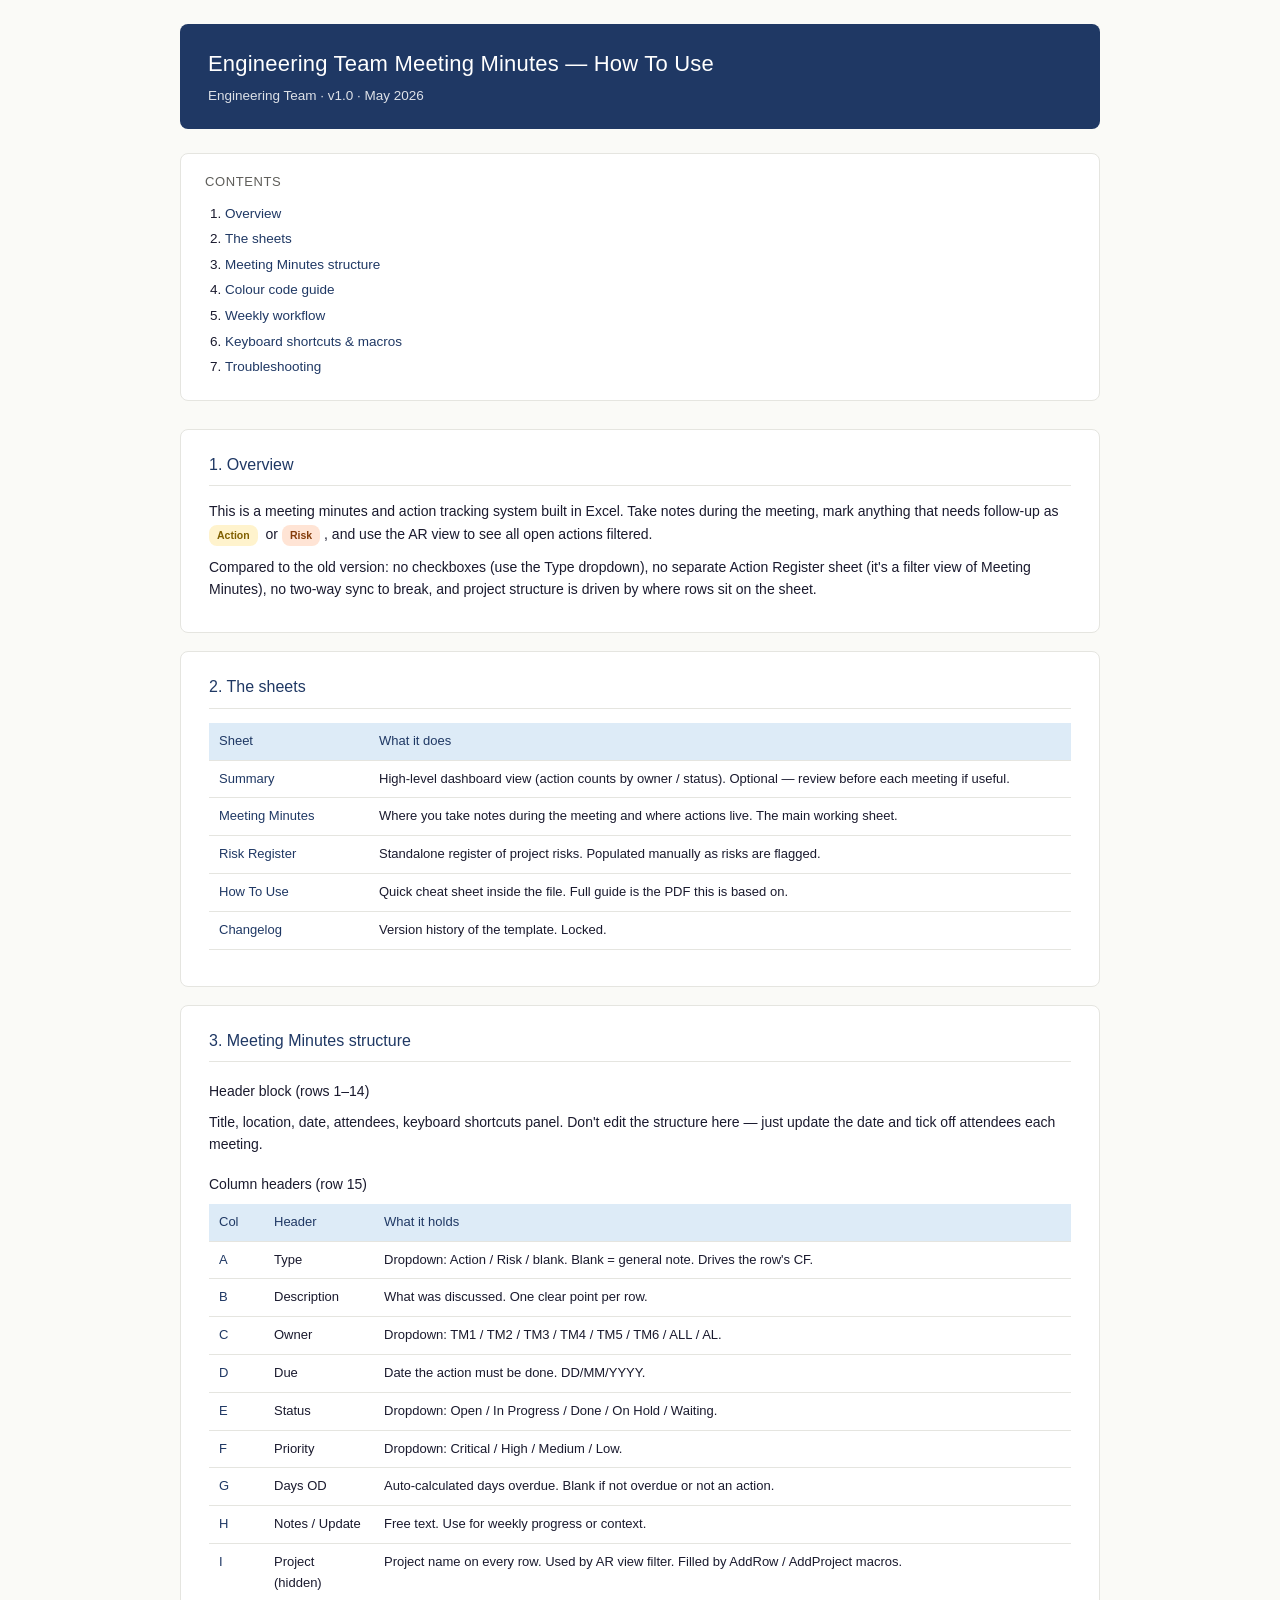
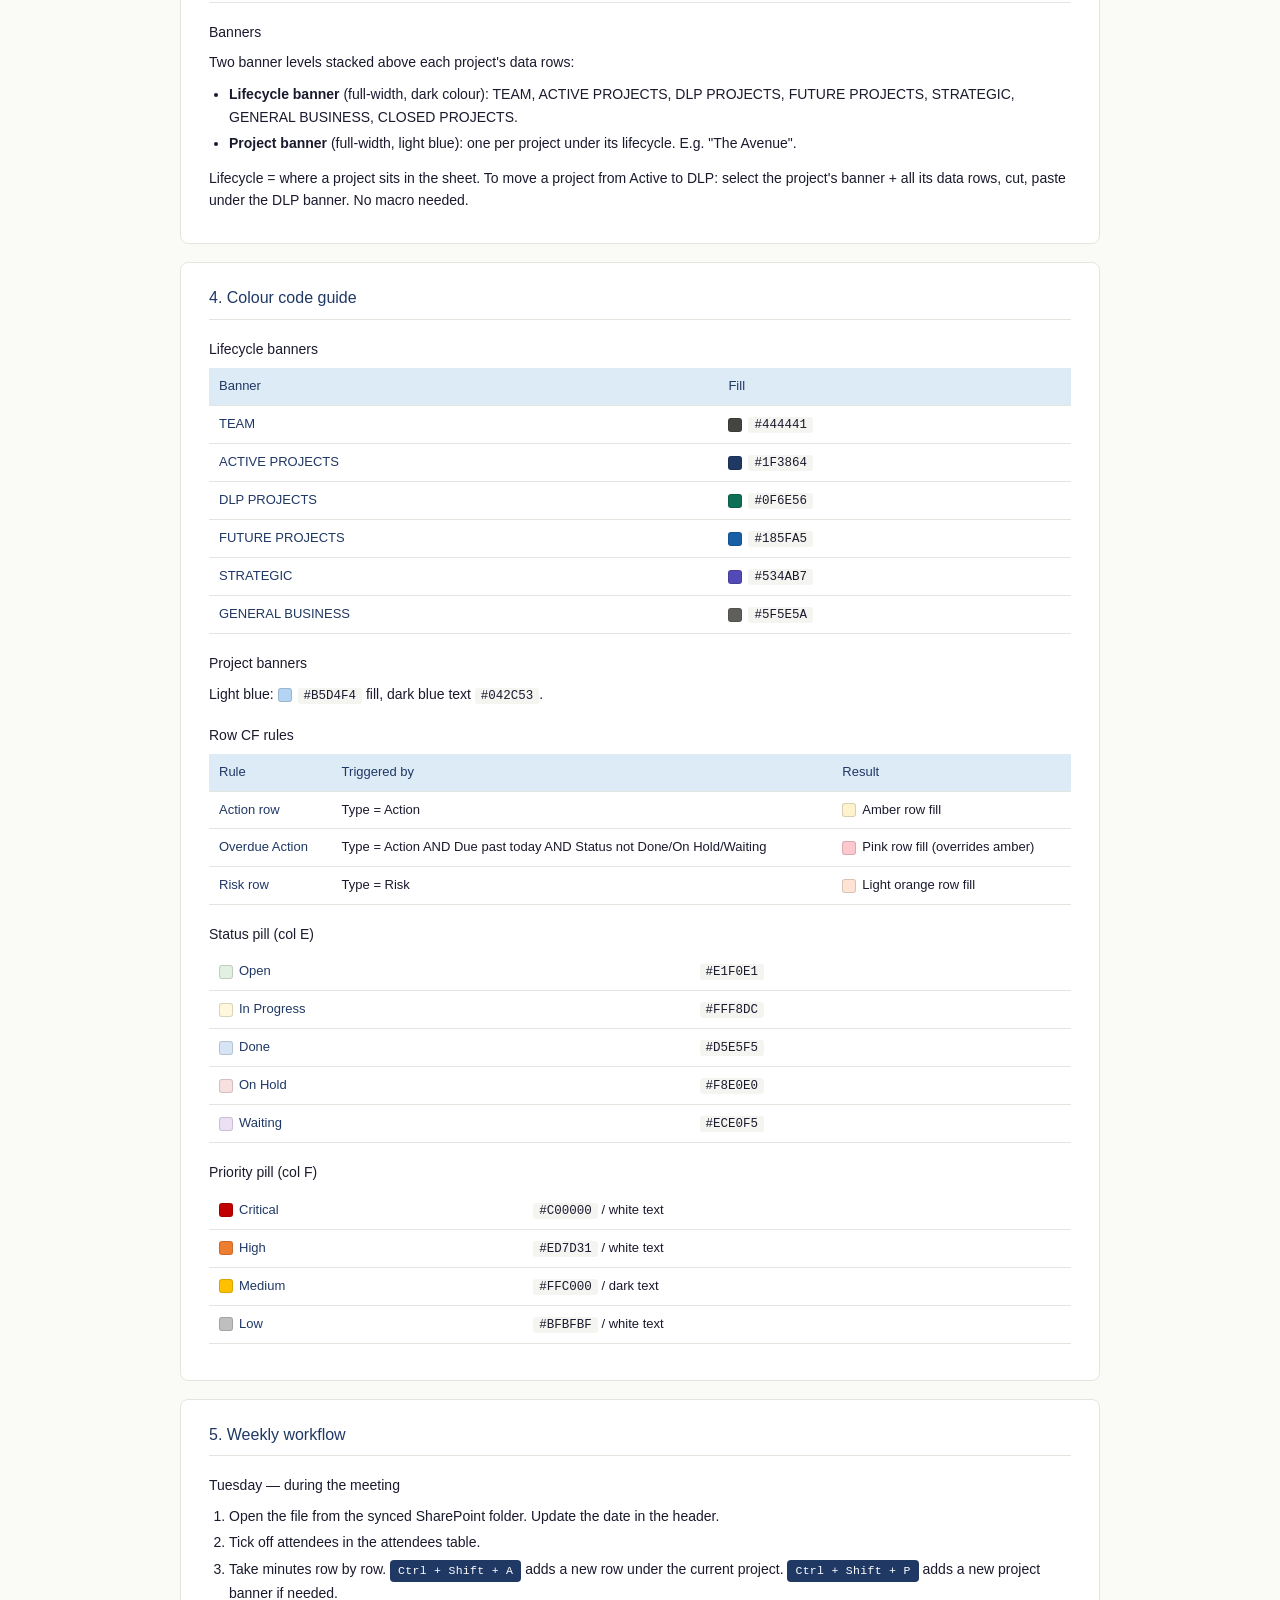
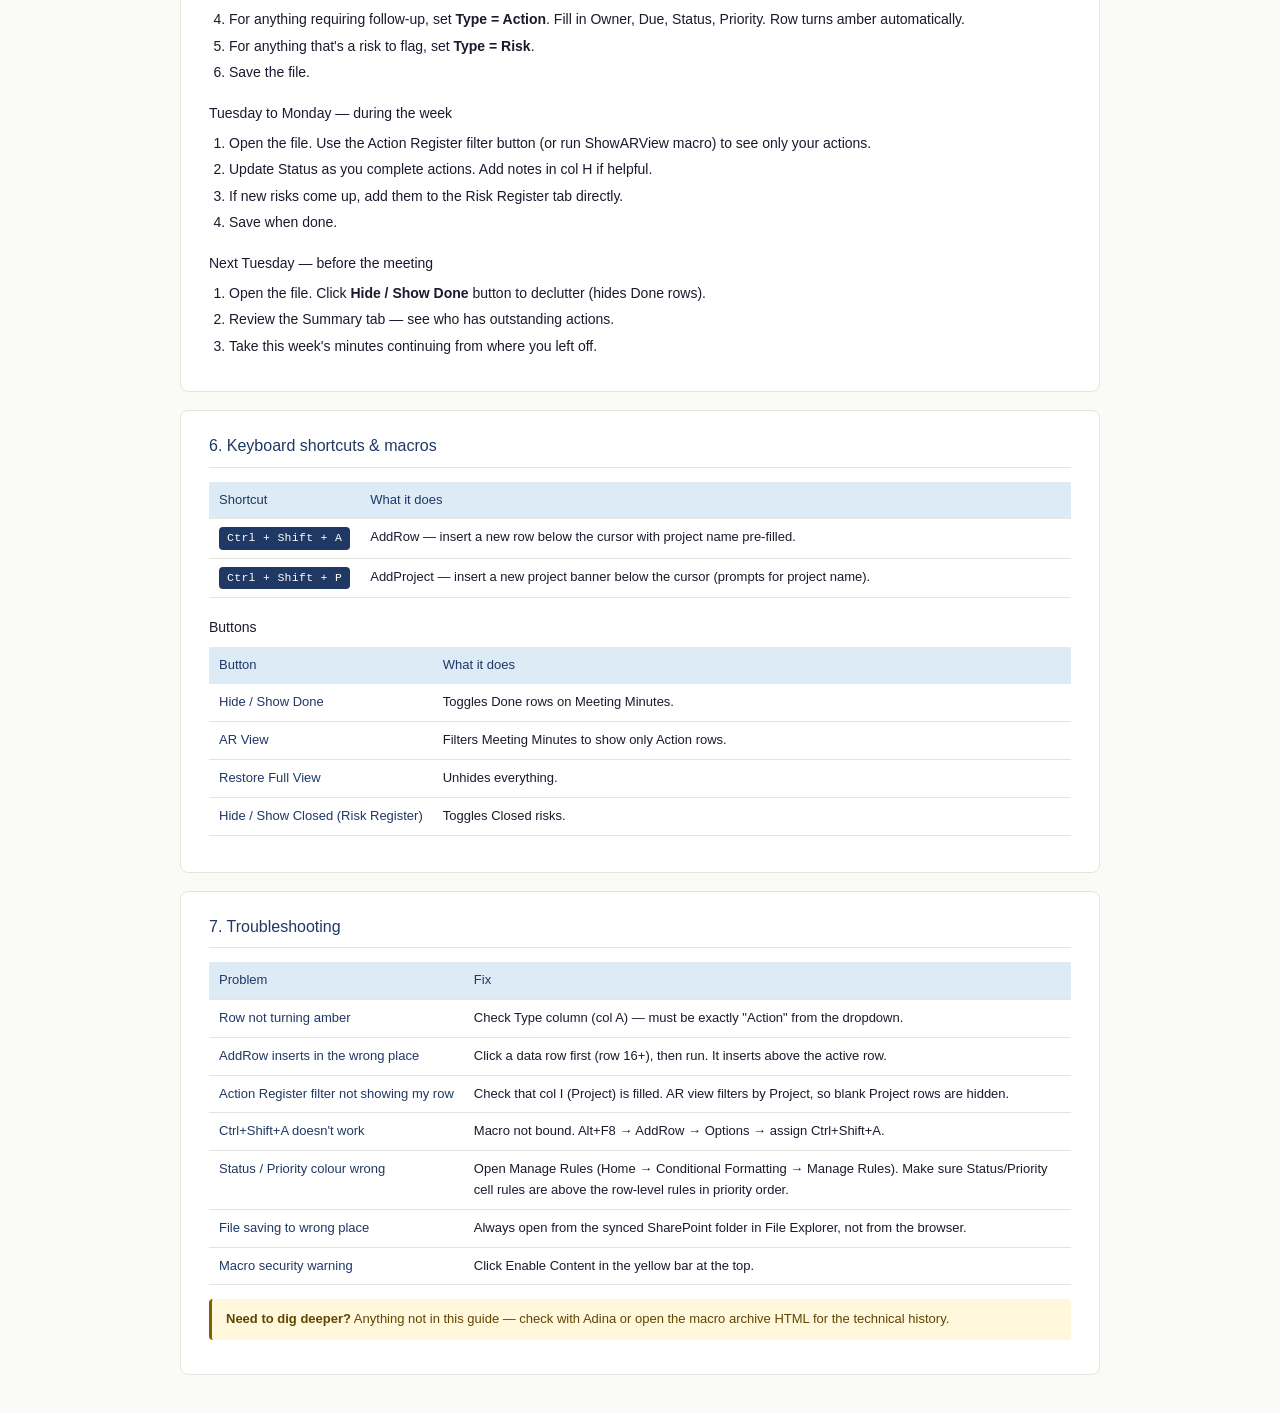
==== docs/How-To-Use.html @ 3422441e "Initial commit" ====
<!DOCTYPE html>
<html lang="en">
<head>
<meta charset="UTF-8">
<title>Engineering Team Meeting Minutes — How To Use</title>
<style>
:root {
  --bg: #FAFAF7;
  --panel: #FFFFFF;
  --ink: #1A1A2E;
  --muted: #5F5E5A;
  --border: #E5E5E0;
  --accent: #1F3864;
  --accent-soft: #DDEBF7;
  --code-bg: #F4F4F0;
  --warn: #C00000;
}
* { box-sizing: border-box; }
body {
  font-family: -apple-system, BlinkMacSystemFont, "Segoe UI", Helvetica, Arial, sans-serif;
  background: var(--bg);
  color: var(--ink);
  margin: 0;
  padding: 24px;
  line-height: 1.6;
  font-size: 14px;
}
.wrap { max-width: 920px; margin: 0 auto; }
header {
  background: var(--accent);
  color: white;
  padding: 22px 28px;
  border-radius: 8px;
  margin-bottom: 24px;
}
header h1 { margin: 0 0 4px; font-size: 22px; font-weight: 500; letter-spacing: 0.2px; }
header p { margin: 0; opacity: 0.85; font-size: 13.5px; }
.toc {
  background: var(--panel);
  border: 0.5px solid var(--border);
  border-radius: 8px;
  padding: 18px 24px;
  margin-bottom: 28px;
}
.toc h2 { margin: 0 0 10px; font-size: 13px; font-weight: 500; color: var(--muted); text-transform: uppercase; letter-spacing: 0.6px; }
.toc ol { margin: 0; padding-left: 20px; }
.toc li { margin: 4px 0; font-size: 13.5px; }
.toc a { color: var(--accent); text-decoration: none; }
.toc a:hover { text-decoration: underline; }
section {
  background: var(--panel);
  border: 0.5px solid var(--border);
  border-radius: 8px;
  padding: 22px 28px;
  margin-bottom: 18px;
}
section h2 {
  font-size: 16px;
  font-weight: 500;
  color: var(--accent);
  margin: 0 0 14px;
  padding-bottom: 8px;
  border-bottom: 0.5px solid var(--border);
}
section h3 {
  font-size: 14px;
  font-weight: 500;
  color: var(--ink);
  margin: 18px 0 8px;
}
section p { margin: 0 0 10px; }
section ul, section ol { margin: 0 0 12px; padding-left: 20px; }
section li { margin: 4px 0; }
.kbd {
  display: inline-block;
  background: #1F3864;
  color: white;
  font-family: ui-monospace, SFMono-Regular, Menlo, Monaco, monospace;
  font-size: 11.5px;
  padding: 2px 8px;
  border-radius: 4px;
  font-weight: 500;
  letter-spacing: 0.3px;
}
.tag {
  display: inline-block;
  font-size: 10.5px;
  padding: 2px 8px;
  border-radius: 8px;
  margin-right: 4px;
  font-weight: 500;
}
.tag.team { background: #444441; color: white; }
.tag.active { background: #1F3864; color: white; }
.tag.dlp { background: #0F6E56; color: white; }
.tag.future { background: #185FA5; color: white; }
.tag.strategic { background: #534AB7; color: white; }
.tag.general { background: #5F5E5A; color: white; }
.tag.closed { background: #5F5E5A; color: white; }
.tag.action { background: #FFF3CD; color: #806000; font-weight: 600; }
.tag.risk { background: #FFE4D5; color: #843C0C; font-weight: 600; }
table {
  width: 100%;
  border-collapse: collapse;
  margin: 8px 0 14px;
  font-size: 13px;
}
table th {
  background: var(--accent-soft);
  color: var(--accent);
  text-align: left;
  font-weight: 500;
  padding: 8px 10px;
  border-bottom: 0.5px solid var(--border);
}
table td {
  padding: 8px 10px;
  border-bottom: 0.5px solid var(--border);
  vertical-align: top;
}
table td:first-child { font-weight: 500; color: var(--accent); white-space: nowrap; }
.note {
  background: #FFF8DC;
  border-left: 3px solid #806000;
  padding: 10px 14px;
  font-size: 13px;
  color: #5F4500;
  margin: 12px 0;
  border-radius: 4px;
}
.warn {
  background: #FCE4E4;
  border-left: 3px solid #C00000;
  padding: 10px 14px;
  font-size: 13px;
  color: #8B2E2E;
  margin: 12px 0;
  border-radius: 4px;
}
code {
  background: var(--code-bg);
  padding: 1px 6px;
  border-radius: 3px;
  font-family: ui-monospace, SFMono-Regular, Menlo, Monaco, monospace;
  font-size: 12.5px;
}
.colorbox {
  display: inline-block;
  width: 14px;
  height: 14px;
  border-radius: 3px;
  vertical-align: middle;
  margin-right: 6px;
  border: 0.5px solid rgba(0,0,0,0.15);
}
</style>
</head>
<body>
<div class="wrap">

<header>
  <h1>Engineering Team Meeting Minutes — How To Use</h1>
  <p>Engineering Team · v1.0 · May 2026</p>
</header>

<div class="toc">
  <h2>Contents</h2>
  <ol>
    <li><a href="#overview">Overview</a></li>
    <li><a href="#sheets">The sheets</a></li>
    <li><a href="#mm-structure">Meeting Minutes structure</a></li>
    <li><a href="#colours">Colour code guide</a></li>
    <li><a href="#workflow">Weekly workflow</a></li>
    <li><a href="#shortcuts">Keyboard shortcuts &amp; macros</a></li>
    <li><a href="#troubleshooting">Troubleshooting</a></li>
  </ol>
</div>

<section id="overview">
<h2>1. Overview</h2>
<p>This is a meeting minutes and action tracking system built in Excel. Take notes during the meeting, mark anything that needs follow-up as <span class="tag action">Action</span> or <span class="tag risk">Risk</span>, and use the AR view to see all open actions filtered.</p>
<p>Compared to the old version: no checkboxes (use the Type dropdown), no separate Action Register sheet (it's a filter view of Meeting Minutes), no two-way sync to break, and project structure is driven by where rows sit on the sheet.</p>
</section>

<section id="sheets">
<h2>2. The sheets</h2>
<table>
  <tr><th style="width:160px">Sheet</th><th>What it does</th></tr>
  <tr><td>Summary</td><td>High-level dashboard view (action counts by owner / status). Optional — review before each meeting if useful.</td></tr>
  <tr><td>Meeting Minutes</td><td>Where you take notes during the meeting and where actions live. The main working sheet.</td></tr>
  <tr><td>Risk Register</td><td>Standalone register of project risks. Populated manually as risks are flagged.</td></tr>
  <tr><td>How To Use</td><td>Quick cheat sheet inside the file. Full guide is the PDF this is based on.</td></tr>
  <tr><td>Changelog</td><td>Version history of the template. Locked.</td></tr>
</table>
</section>

<section id="mm-structure">
<h2>3. Meeting Minutes structure</h2>

<h3>Header block (rows 1–14)</h3>
<p>Title, location, date, attendees, keyboard shortcuts panel. Don't edit the structure here — just update the date and tick off attendees each meeting.</p>

<h3>Column headers (row 15)</h3>
<table>
  <tr><th style="width:55px">Col</th><th style="width:110px">Header</th><th>What it holds</th></tr>
  <tr><td>A</td><td>Type</td><td>Dropdown: Action / Risk / blank. Blank = general note. Drives the row's CF.</td></tr>
  <tr><td>B</td><td>Description</td><td>What was discussed. One clear point per row.</td></tr>
  <tr><td>C</td><td>Owner</td><td>Dropdown: TM1 / TM2 / TM3 / TM4 / TM5 / TM6 / ALL / AL.</td></tr>
  <tr><td>D</td><td>Due</td><td>Date the action must be done. DD/MM/YYYY.</td></tr>
  <tr><td>E</td><td>Status</td><td>Dropdown: Open / In Progress / Done / On Hold / Waiting.</td></tr>
  <tr><td>F</td><td>Priority</td><td>Dropdown: Critical / High / Medium / Low.</td></tr>
  <tr><td>G</td><td>Days OD</td><td>Auto-calculated days overdue. Blank if not overdue or not an action.</td></tr>
  <tr><td>H</td><td>Notes / Update</td><td>Free text. Use for weekly progress or context.</td></tr>
  <tr><td>I</td><td>Project (hidden)</td><td>Project name on every row. Used by AR view filter. Filled by AddRow / AddProject macros.</td></tr>
</table>

<h3>Banners</h3>
<p>Two banner levels stacked above each project's data rows:</p>
<ul>
  <li><strong>Lifecycle banner</strong> (full-width, dark colour): TEAM, ACTIVE PROJECTS, DLP PROJECTS, FUTURE PROJECTS, STRATEGIC, GENERAL BUSINESS, CLOSED PROJECTS.</li>
  <li><strong>Project banner</strong> (full-width, light blue): one per project under its lifecycle. E.g. "The Avenue".</li>
</ul>
<p>Lifecycle = where a project sits in the sheet. To move a project from Active to DLP: select the project's banner + all its data rows, cut, paste under the DLP banner. No macro needed.</p>
</section>

<section id="colours">
<h2>4. Colour code guide</h2>

<h3>Lifecycle banners</h3>
<table>
  <tr><th>Banner</th><th>Fill</th></tr>
  <tr><td>TEAM</td><td><span class="colorbox" style="background:#444441"></span><code>#444441</code></td></tr>
  <tr><td>ACTIVE PROJECTS</td><td><span class="colorbox" style="background:#1F3864"></span><code>#1F3864</code></td></tr>
  <tr><td>DLP PROJECTS</td><td><span class="colorbox" style="background:#0F6E56"></span><code>#0F6E56</code></td></tr>
  <tr><td>FUTURE PROJECTS</td><td><span class="colorbox" style="background:#185FA5"></span><code>#185FA5</code></td></tr>
  <tr><td>STRATEGIC</td><td><span class="colorbox" style="background:#534AB7"></span><code>#534AB7</code></td></tr>
  <tr><td>GENERAL BUSINESS</td><td><span class="colorbox" style="background:#5F5E5A"></span><code>#5F5E5A</code></td></tr>
</table>

<h3>Project banners</h3>
<p>Light blue: <span class="colorbox" style="background:#B5D4F4"></span><code>#B5D4F4</code> fill, dark blue text <code>#042C53</code>.</p>

<h3>Row CF rules</h3>
<table>
  <tr><th>Rule</th><th>Triggered by</th><th>Result</th></tr>
  <tr><td>Action row</td><td>Type = Action</td><td><span class="colorbox" style="background:#FFF3CD"></span>Amber row fill</td></tr>
  <tr><td>Overdue Action</td><td>Type = Action AND Due past today AND Status not Done/On Hold/Waiting</td><td><span class="colorbox" style="background:#FFC7CE"></span>Pink row fill (overrides amber)</td></tr>
  <tr><td>Risk row</td><td>Type = Risk</td><td><span class="colorbox" style="background:#FFE4D5"></span>Light orange row fill</td></tr>
</table>

<h3>Status pill (col E)</h3>
<table>
  <tr><td><span class="colorbox" style="background:#E1F0E1"></span>Open</td><td><code>#E1F0E1</code></td></tr>
  <tr><td><span class="colorbox" style="background:#FFF8DC"></span>In Progress</td><td><code>#FFF8DC</code></td></tr>
  <tr><td><span class="colorbox" style="background:#D5E5F5"></span>Done</td><td><code>#D5E5F5</code></td></tr>
  <tr><td><span class="colorbox" style="background:#F8E0E0"></span>On Hold</td><td><code>#F8E0E0</code></td></tr>
  <tr><td><span class="colorbox" style="background:#ECE0F5"></span>Waiting</td><td><code>#ECE0F5</code></td></tr>
</table>

<h3>Priority pill (col F)</h3>
<table>
  <tr><td><span class="colorbox" style="background:#C00000"></span>Critical</td><td><code>#C00000</code> / white text</td></tr>
  <tr><td><span class="colorbox" style="background:#ED7D31"></span>High</td><td><code>#ED7D31</code> / white text</td></tr>
  <tr><td><span class="colorbox" style="background:#FFC000"></span>Medium</td><td><code>#FFC000</code> / dark text</td></tr>
  <tr><td><span class="colorbox" style="background:#BFBFBF"></span>Low</td><td><code>#BFBFBF</code> / white text</td></tr>
</table>
</section>

<section id="workflow">
<h2>5. Weekly workflow</h2>

<h3>Tuesday — during the meeting</h3>
<ol>
  <li>Open the file from the synced SharePoint folder. Update the date in the header.</li>
  <li>Tick off attendees in the attendees table.</li>
  <li>Take minutes row by row. <span class="kbd">Ctrl + Shift + A</span> adds a new row under the current project. <span class="kbd">Ctrl + Shift + P</span> adds a new project banner if needed.</li>
  <li>For anything requiring follow-up, set <strong>Type = Action</strong>. Fill in Owner, Due, Status, Priority. Row turns amber automatically.</li>
  <li>For anything that's a risk to flag, set <strong>Type = Risk</strong>.</li>
  <li>Save the file.</li>
</ol>

<h3>Tuesday to Monday — during the week</h3>
<ol>
  <li>Open the file. Use the Action Register filter button (or run ShowARView macro) to see only your actions.</li>
  <li>Update Status as you complete actions. Add notes in col H if helpful.</li>
  <li>If new risks come up, add them to the Risk Register tab directly.</li>
  <li>Save when done.</li>
</ol>

<h3>Next Tuesday — before the meeting</h3>
<ol>
  <li>Open the file. Click <strong>Hide / Show Done</strong> button to declutter (hides Done rows).</li>
  <li>Review the Summary tab — see who has outstanding actions.</li>
  <li>Take this week's minutes continuing from where you left off.</li>
</ol>
</section>

<section id="shortcuts">
<h2>6. Keyboard shortcuts &amp; macros</h2>
<table>
  <tr><th style="width:130px">Shortcut</th><th>What it does</th></tr>
  <tr><td><span class="kbd">Ctrl + Shift + A</span></td><td>AddRow — insert a new row below the cursor with project name pre-filled.</td></tr>
  <tr><td><span class="kbd">Ctrl + Shift + P</span></td><td>AddProject — insert a new project banner below the cursor (prompts for project name).</td></tr>
</table>

<h3>Buttons</h3>
<table>
  <tr><th style="width:200px">Button</th><th>What it does</th></tr>
  <tr><td>Hide / Show Done</td><td>Toggles Done rows on Meeting Minutes.</td></tr>
  <tr><td>AR View</td><td>Filters Meeting Minutes to show only Action rows.</td></tr>
  <tr><td>Restore Full View</td><td>Unhides everything.</td></tr>
  <tr><td>Hide / Show Closed (Risk Register)</td><td>Toggles Closed risks.</td></tr>
</table>
</section>

<section id="troubleshooting">
<h2>7. Troubleshooting</h2>
<table>
  <tr><th style="width:240px">Problem</th><th>Fix</th></tr>
  <tr><td>Row not turning amber</td><td>Check Type column (col A) — must be exactly "Action" from the dropdown.</td></tr>
  <tr><td>AddRow inserts in the wrong place</td><td>Click a data row first (row 16+), then run. It inserts above the active row.</td></tr>
  <tr><td>Action Register filter not showing my row</td><td>Check that col I (Project) is filled. AR view filters by Project, so blank Project rows are hidden.</td></tr>
  <tr><td>Ctrl+Shift+A doesn't work</td><td>Macro not bound. Alt+F8 → AddRow → Options → assign Ctrl+Shift+A.</td></tr>
  <tr><td>Status / Priority colour wrong</td><td>Open Manage Rules (Home → Conditional Formatting → Manage Rules). Make sure Status/Priority cell rules are above the row-level rules in priority order.</td></tr>
  <tr><td>File saving to wrong place</td><td>Always open from the synced SharePoint folder in File Explorer, not from the browser.</td></tr>
  <tr><td>Macro security warning</td><td>Click Enable Content in the yellow bar at the top.</td></tr>
</table>

<div class="note"><strong>Need to dig deeper?</strong> Anything not in this guide — check with Adina or open the macro archive HTML for the technical history.</div>
</section>

</div>
</body>
</html>
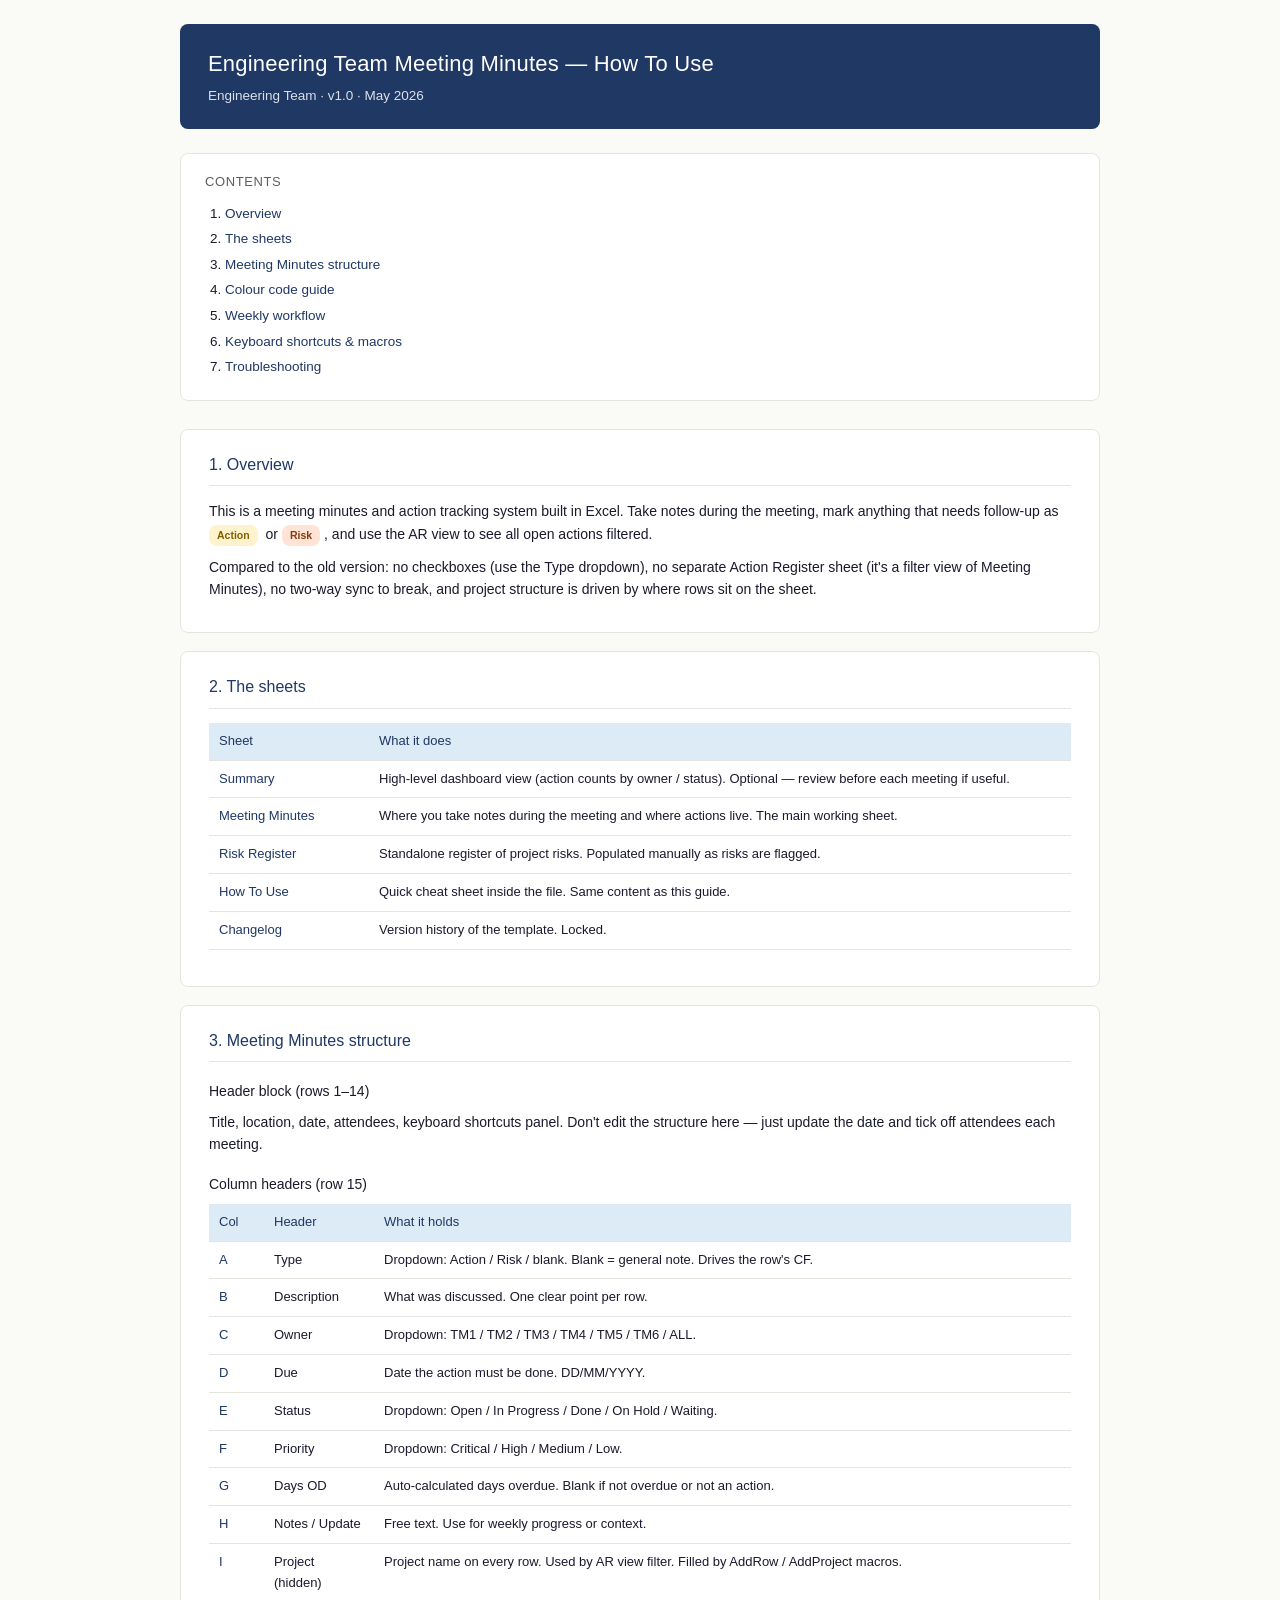
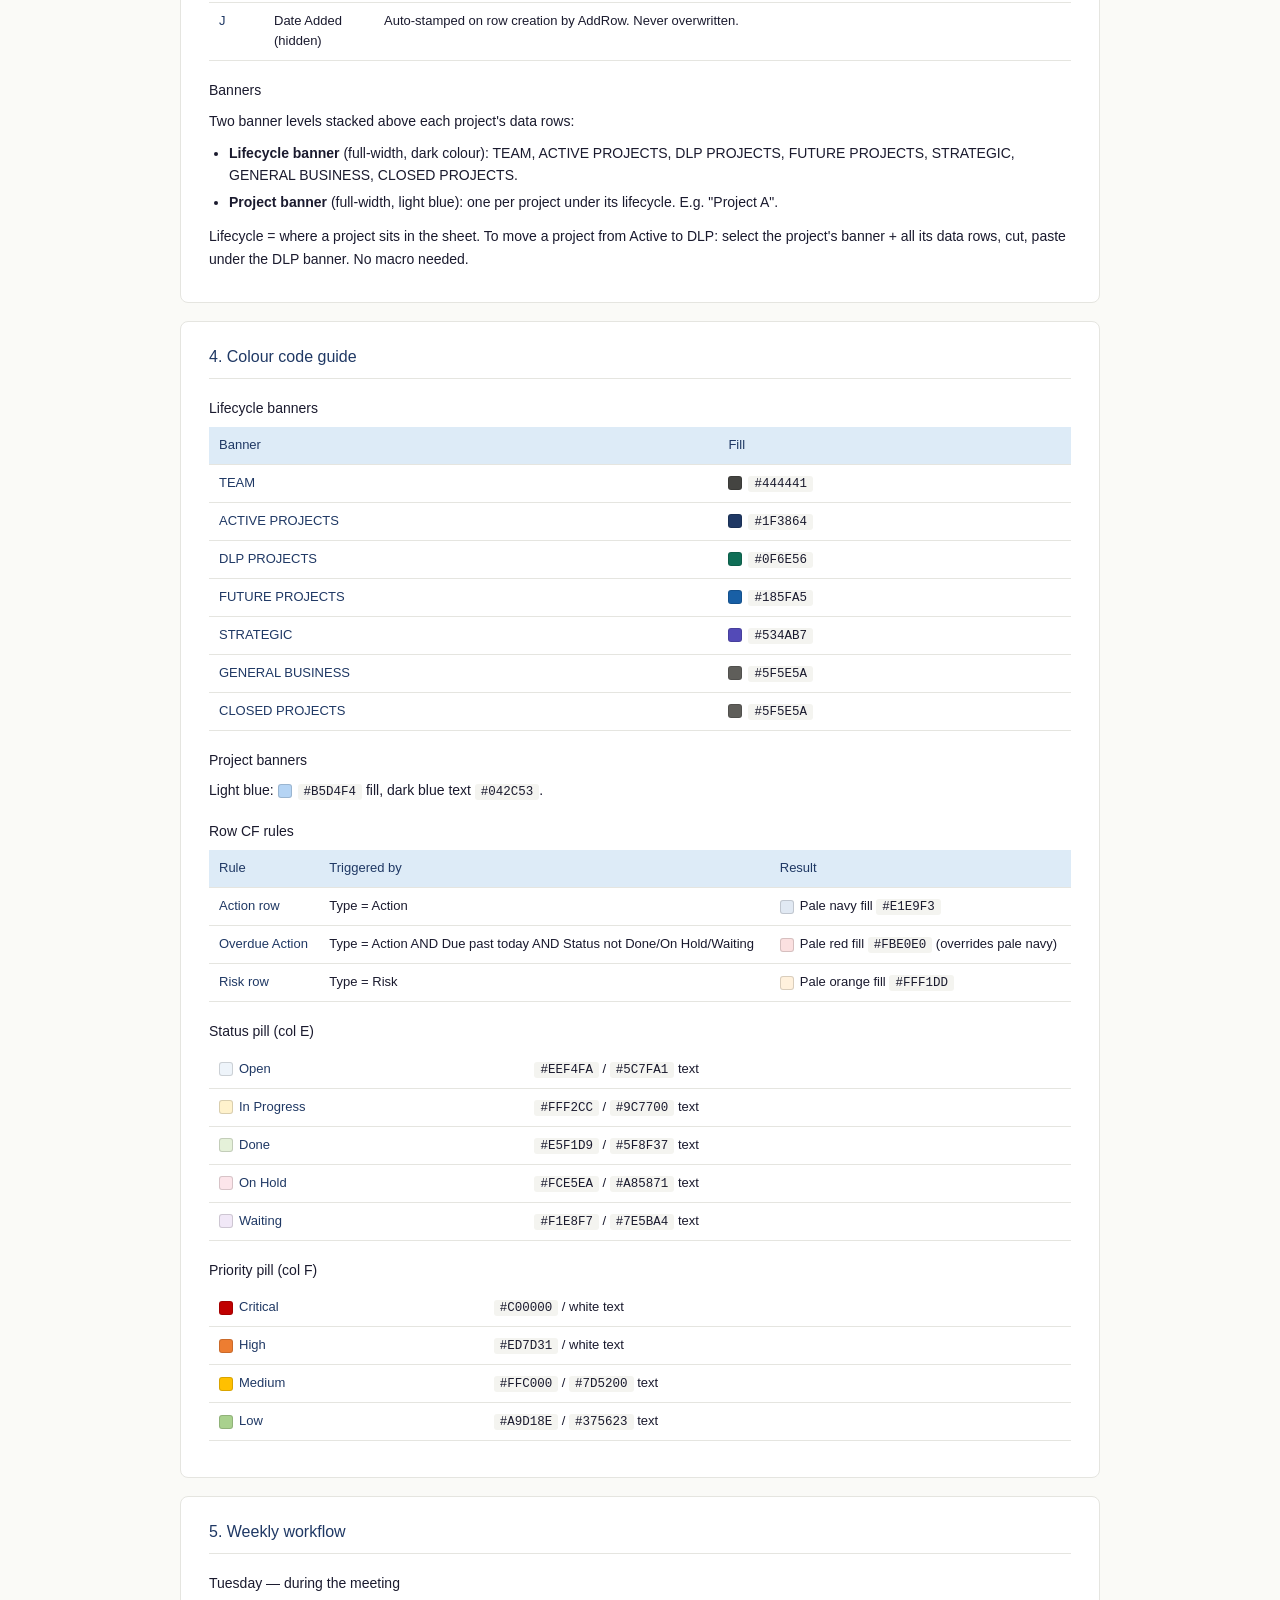
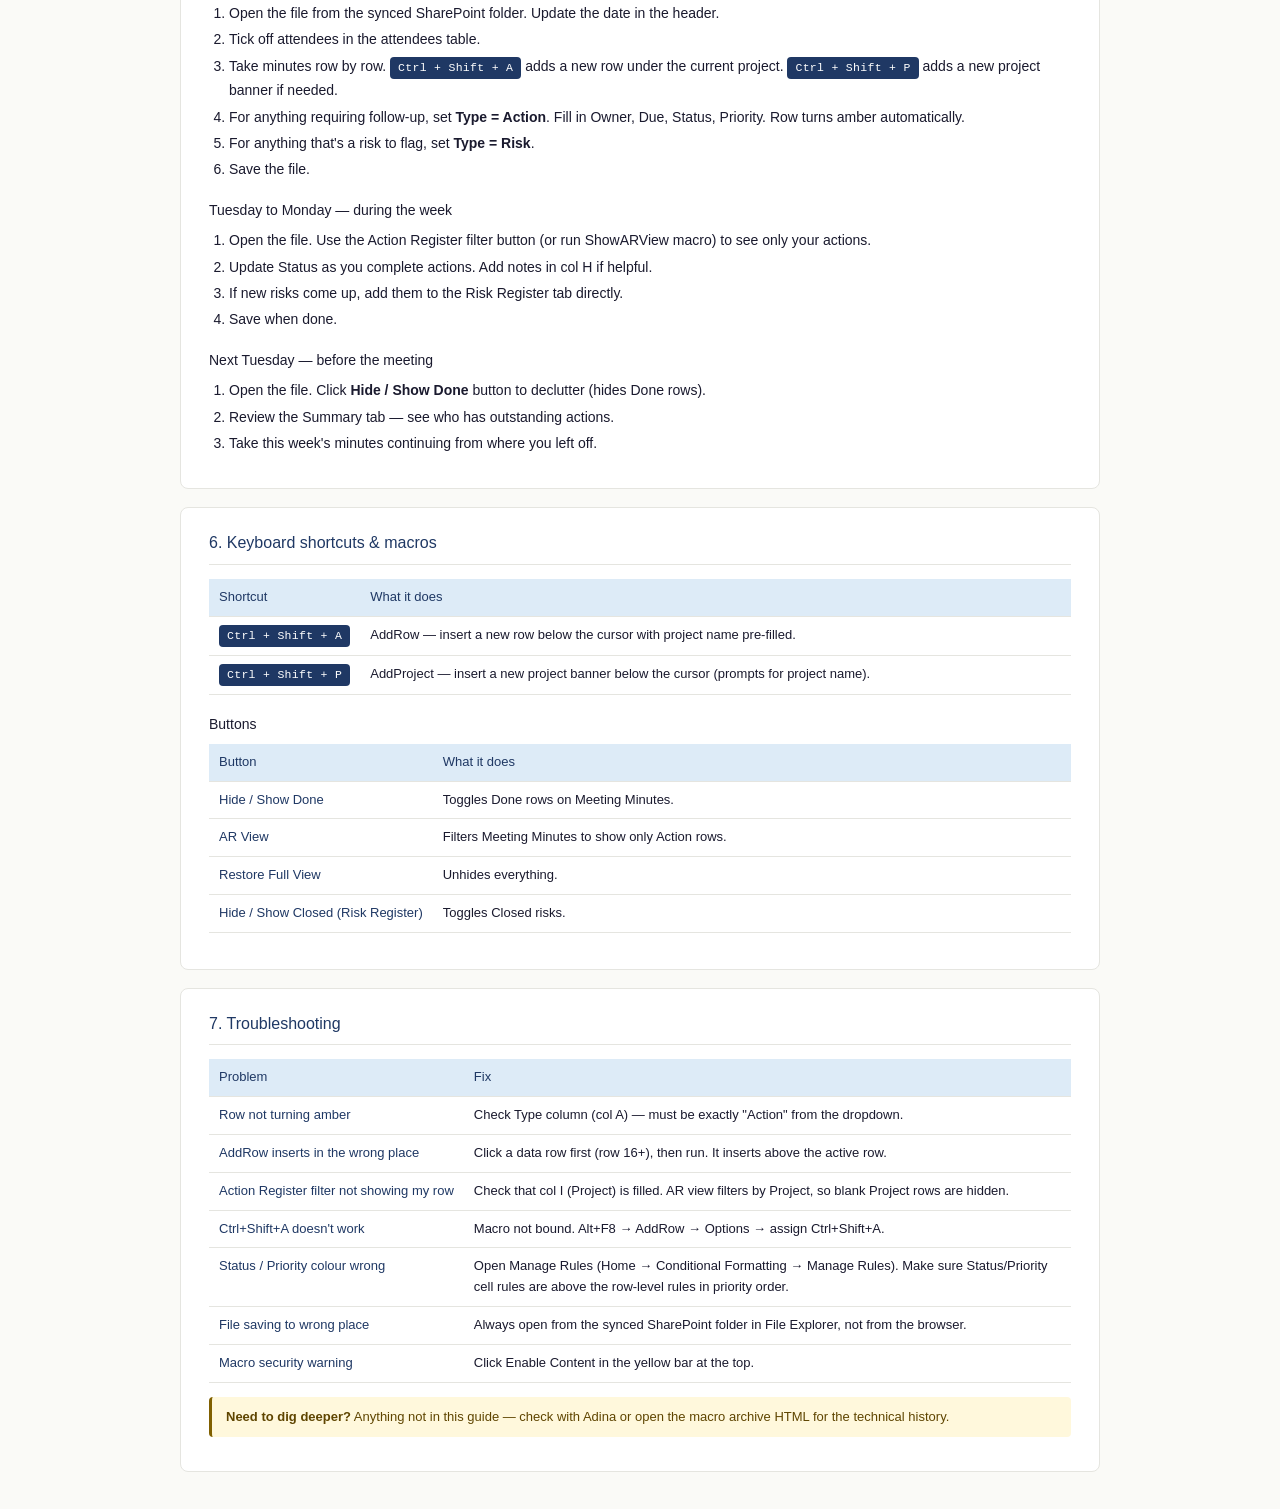
==== commit efa72b68: "Add docs landing page, sanitise leaks, align code & docs to Option 3 - docs/index.html: new landing " ====
--- a/docs/How-To-Use.html
+++ b/docs/How-To-Use.html
@@ -189,7 +189,7 @@
   <tr><td>Summary</td><td>High-level dashboard view (action counts by owner / status). Optional — review before each meeting if useful.</td></tr>
   <tr><td>Meeting Minutes</td><td>Where you take notes during the meeting and where actions live. The main working sheet.</td></tr>
   <tr><td>Risk Register</td><td>Standalone register of project risks. Populated manually as risks are flagged.</td></tr>
-  <tr><td>How To Use</td><td>Quick cheat sheet inside the file. Full guide is the PDF this is based on.</td></tr>
+  <tr><td>How To Use</td><td>Quick cheat sheet inside the file. Same content as this guide.</td></tr>
   <tr><td>Changelog</td><td>Version history of the template. Locked.</td></tr>
 </table>
 </section>
@@ -205,20 +205,21 @@
   <tr><th style="width:55px">Col</th><th style="width:110px">Header</th><th>What it holds</th></tr>
   <tr><td>A</td><td>Type</td><td>Dropdown: Action / Risk / blank. Blank = general note. Drives the row's CF.</td></tr>
   <tr><td>B</td><td>Description</td><td>What was discussed. One clear point per row.</td></tr>
-  <tr><td>C</td><td>Owner</td><td>Dropdown: TM1 / TM2 / TM3 / TM4 / TM5 / TM6 / ALL / AL.</td></tr>
+  <tr><td>C</td><td>Owner</td><td>Dropdown: TM1 / TM2 / TM3 / TM4 / TM5 / TM6 / ALL.</td></tr>
   <tr><td>D</td><td>Due</td><td>Date the action must be done. DD/MM/YYYY.</td></tr>
   <tr><td>E</td><td>Status</td><td>Dropdown: Open / In Progress / Done / On Hold / Waiting.</td></tr>
   <tr><td>F</td><td>Priority</td><td>Dropdown: Critical / High / Medium / Low.</td></tr>
   <tr><td>G</td><td>Days OD</td><td>Auto-calculated days overdue. Blank if not overdue or not an action.</td></tr>
   <tr><td>H</td><td>Notes / Update</td><td>Free text. Use for weekly progress or context.</td></tr>
   <tr><td>I</td><td>Project (hidden)</td><td>Project name on every row. Used by AR view filter. Filled by AddRow / AddProject macros.</td></tr>
+  <tr><td>J</td><td>Date Added (hidden)</td><td>Auto-stamped on row creation by AddRow. Never overwritten.</td></tr>
 </table>
 
 <h3>Banners</h3>
 <p>Two banner levels stacked above each project's data rows:</p>
 <ul>
   <li><strong>Lifecycle banner</strong> (full-width, dark colour): TEAM, ACTIVE PROJECTS, DLP PROJECTS, FUTURE PROJECTS, STRATEGIC, GENERAL BUSINESS, CLOSED PROJECTS.</li>
-  <li><strong>Project banner</strong> (full-width, light blue): one per project under its lifecycle. E.g. "The Avenue".</li>
+  <li><strong>Project banner</strong> (full-width, light blue): one per project under its lifecycle. E.g. "Project A".</li>
 </ul>
 <p>Lifecycle = where a project sits in the sheet. To move a project from Active to DLP: select the project's banner + all its data rows, cut, paste under the DLP banner. No macro needed.</p>
 </section>
@@ -235,6 +236,7 @@
   <tr><td>FUTURE PROJECTS</td><td><span class="colorbox" style="background:#185FA5"></span><code>#185FA5</code></td></tr>
   <tr><td>STRATEGIC</td><td><span class="colorbox" style="background:#534AB7"></span><code>#534AB7</code></td></tr>
   <tr><td>GENERAL BUSINESS</td><td><span class="colorbox" style="background:#5F5E5A"></span><code>#5F5E5A</code></td></tr>
+  <tr><td>CLOSED PROJECTS</td><td><span class="colorbox" style="background:#5F5E5A"></span><code>#5F5E5A</code></td></tr>
 </table>
 
 <h3>Project banners</h3>
@@ -243,26 +245,26 @@
 <h3>Row CF rules</h3>
 <table>
   <tr><th>Rule</th><th>Triggered by</th><th>Result</th></tr>
-  <tr><td>Action row</td><td>Type = Action</td><td><span class="colorbox" style="background:#FFF3CD"></span>Amber row fill</td></tr>
-  <tr><td>Overdue Action</td><td>Type = Action AND Due past today AND Status not Done/On Hold/Waiting</td><td><span class="colorbox" style="background:#FFC7CE"></span>Pink row fill (overrides amber)</td></tr>
-  <tr><td>Risk row</td><td>Type = Risk</td><td><span class="colorbox" style="background:#FFE4D5"></span>Light orange row fill</td></tr>
+  <tr><td>Action row</td><td>Type = Action</td><td><span class="colorbox" style="background:#E1E9F3"></span>Pale navy fill <code>#E1E9F3</code></td></tr>
+  <tr><td>Overdue Action</td><td>Type = Action AND Due past today AND Status not Done/On Hold/Waiting</td><td><span class="colorbox" style="background:#FBE0E0"></span>Pale red fill <code>#FBE0E0</code> (overrides pale navy)</td></tr>
+  <tr><td>Risk row</td><td>Type = Risk</td><td><span class="colorbox" style="background:#FFF1DD"></span>Pale orange fill <code>#FFF1DD</code></td></tr>
 </table>
 
 <h3>Status pill (col E)</h3>
 <table>
-  <tr><td><span class="colorbox" style="background:#E1F0E1"></span>Open</td><td><code>#E1F0E1</code></td></tr>
-  <tr><td><span class="colorbox" style="background:#FFF8DC"></span>In Progress</td><td><code>#FFF8DC</code></td></tr>
-  <tr><td><span class="colorbox" style="background:#D5E5F5"></span>Done</td><td><code>#D5E5F5</code></td></tr>
-  <tr><td><span class="colorbox" style="background:#F8E0E0"></span>On Hold</td><td><code>#F8E0E0</code></td></tr>
-  <tr><td><span class="colorbox" style="background:#ECE0F5"></span>Waiting</td><td><code>#ECE0F5</code></td></tr>
+  <tr><td><span class="colorbox" style="background:#EEF4FA"></span>Open</td><td><code>#EEF4FA</code> / <code>#5C7FA1</code> text</td></tr>
+  <tr><td><span class="colorbox" style="background:#FFF2CC"></span>In Progress</td><td><code>#FFF2CC</code> / <code>#9C7700</code> text</td></tr>
+  <tr><td><span class="colorbox" style="background:#E5F1D9"></span>Done</td><td><code>#E5F1D9</code> / <code>#5F8F37</code> text</td></tr>
+  <tr><td><span class="colorbox" style="background:#FCE5EA"></span>On Hold</td><td><code>#FCE5EA</code> / <code>#A85871</code> text</td></tr>
+  <tr><td><span class="colorbox" style="background:#F1E8F7"></span>Waiting</td><td><code>#F1E8F7</code> / <code>#7E5BA4</code> text</td></tr>
 </table>
 
 <h3>Priority pill (col F)</h3>
 <table>
   <tr><td><span class="colorbox" style="background:#C00000"></span>Critical</td><td><code>#C00000</code> / white text</td></tr>
   <tr><td><span class="colorbox" style="background:#ED7D31"></span>High</td><td><code>#ED7D31</code> / white text</td></tr>
-  <tr><td><span class="colorbox" style="background:#FFC000"></span>Medium</td><td><code>#FFC000</code> / dark text</td></tr>
-  <tr><td><span class="colorbox" style="background:#BFBFBF"></span>Low</td><td><code>#BFBFBF</code> / white text</td></tr>
+  <tr><td><span class="colorbox" style="background:#FFC000"></span>Medium</td><td><code>#FFC000</code> / <code>#7D5200</code> text</td></tr>
+  <tr><td><span class="colorbox" style="background:#A9D18E"></span>Low</td><td><code>#A9D18E</code> / <code>#375623</code> text</td></tr>
 </table>
 </section>
 
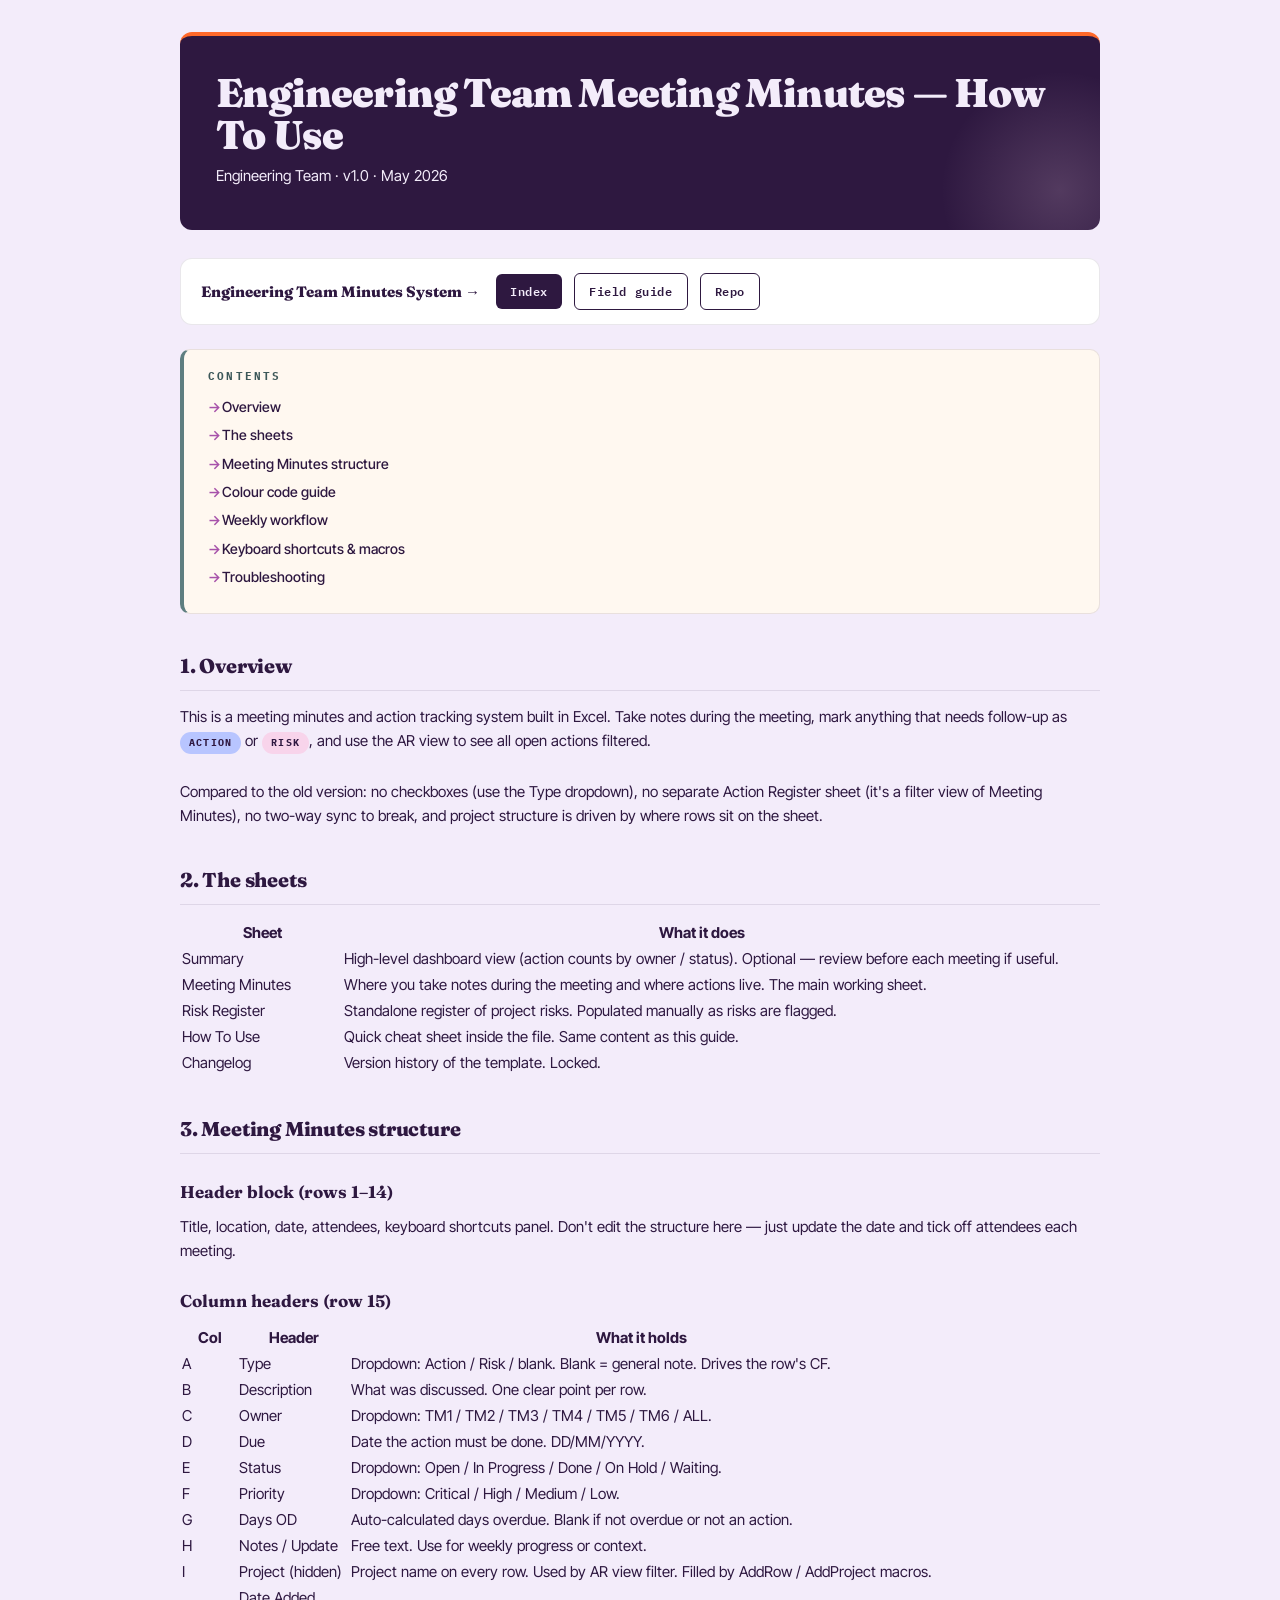
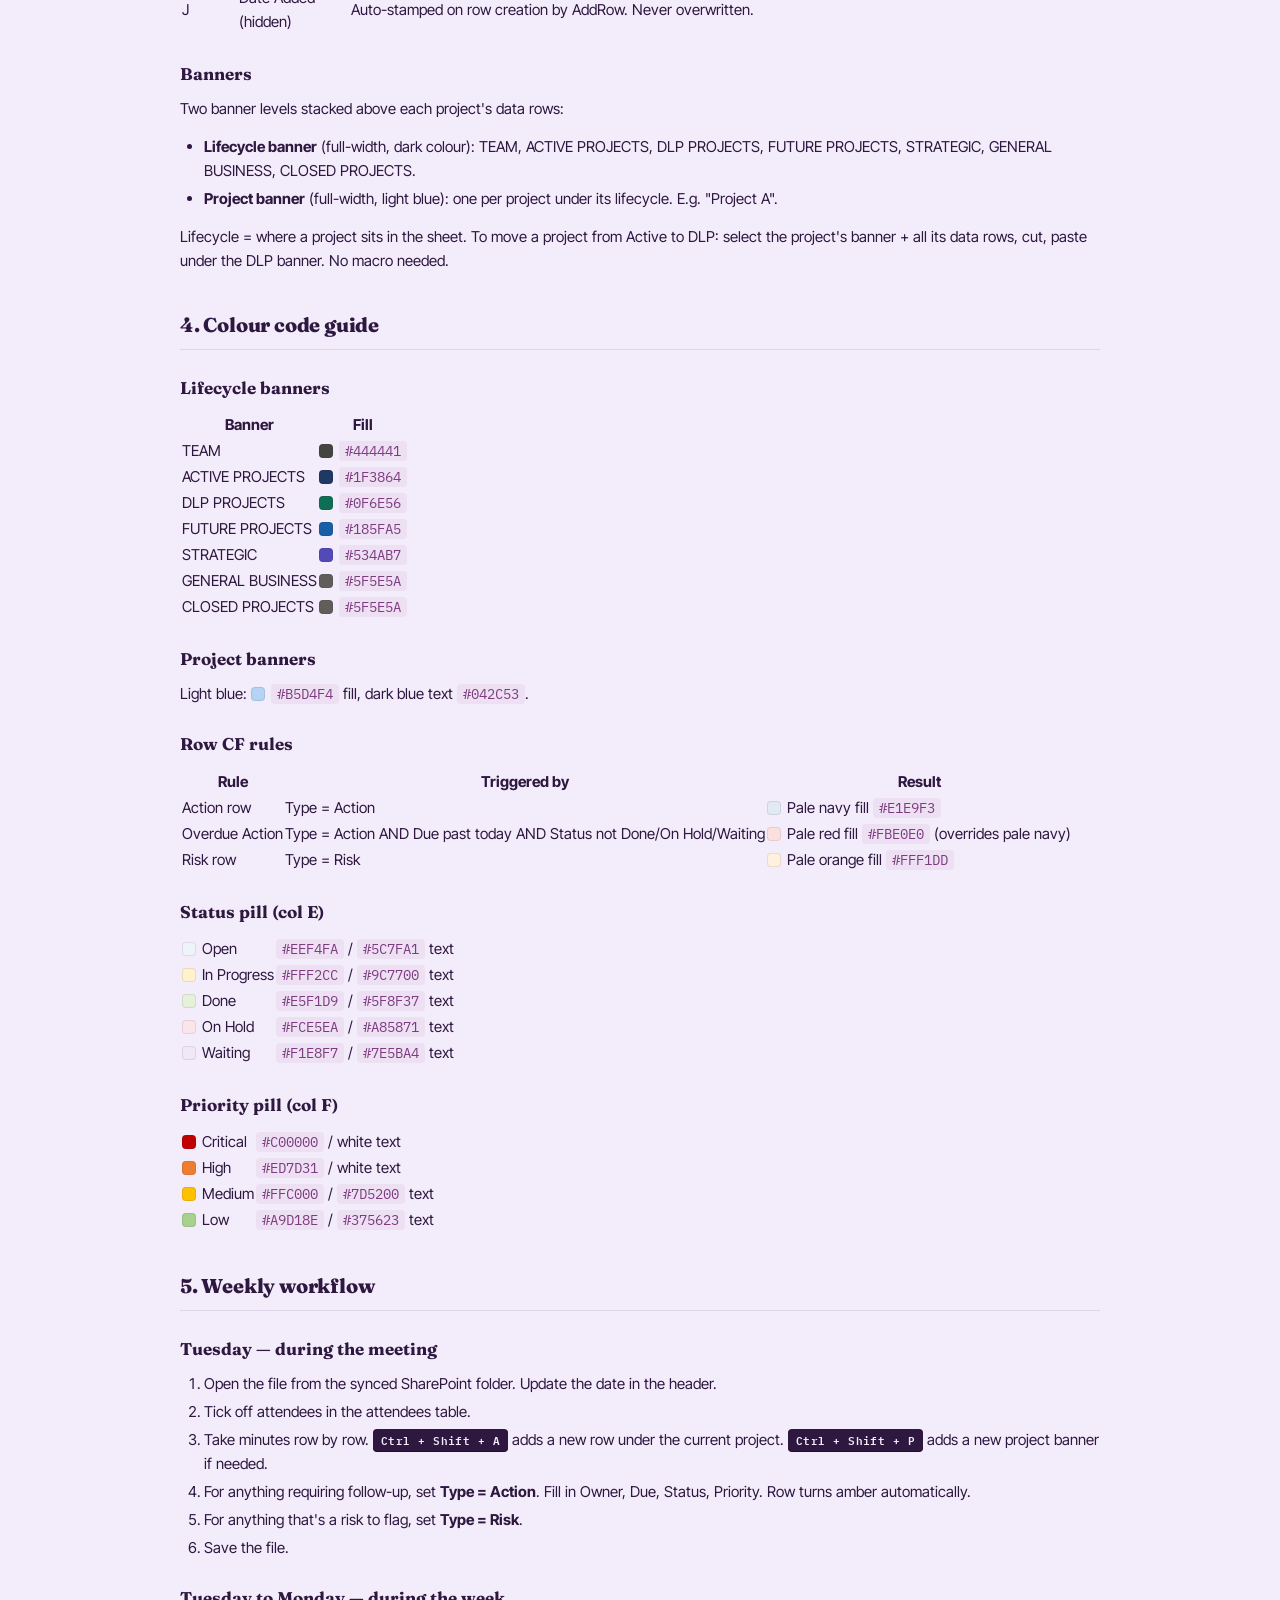
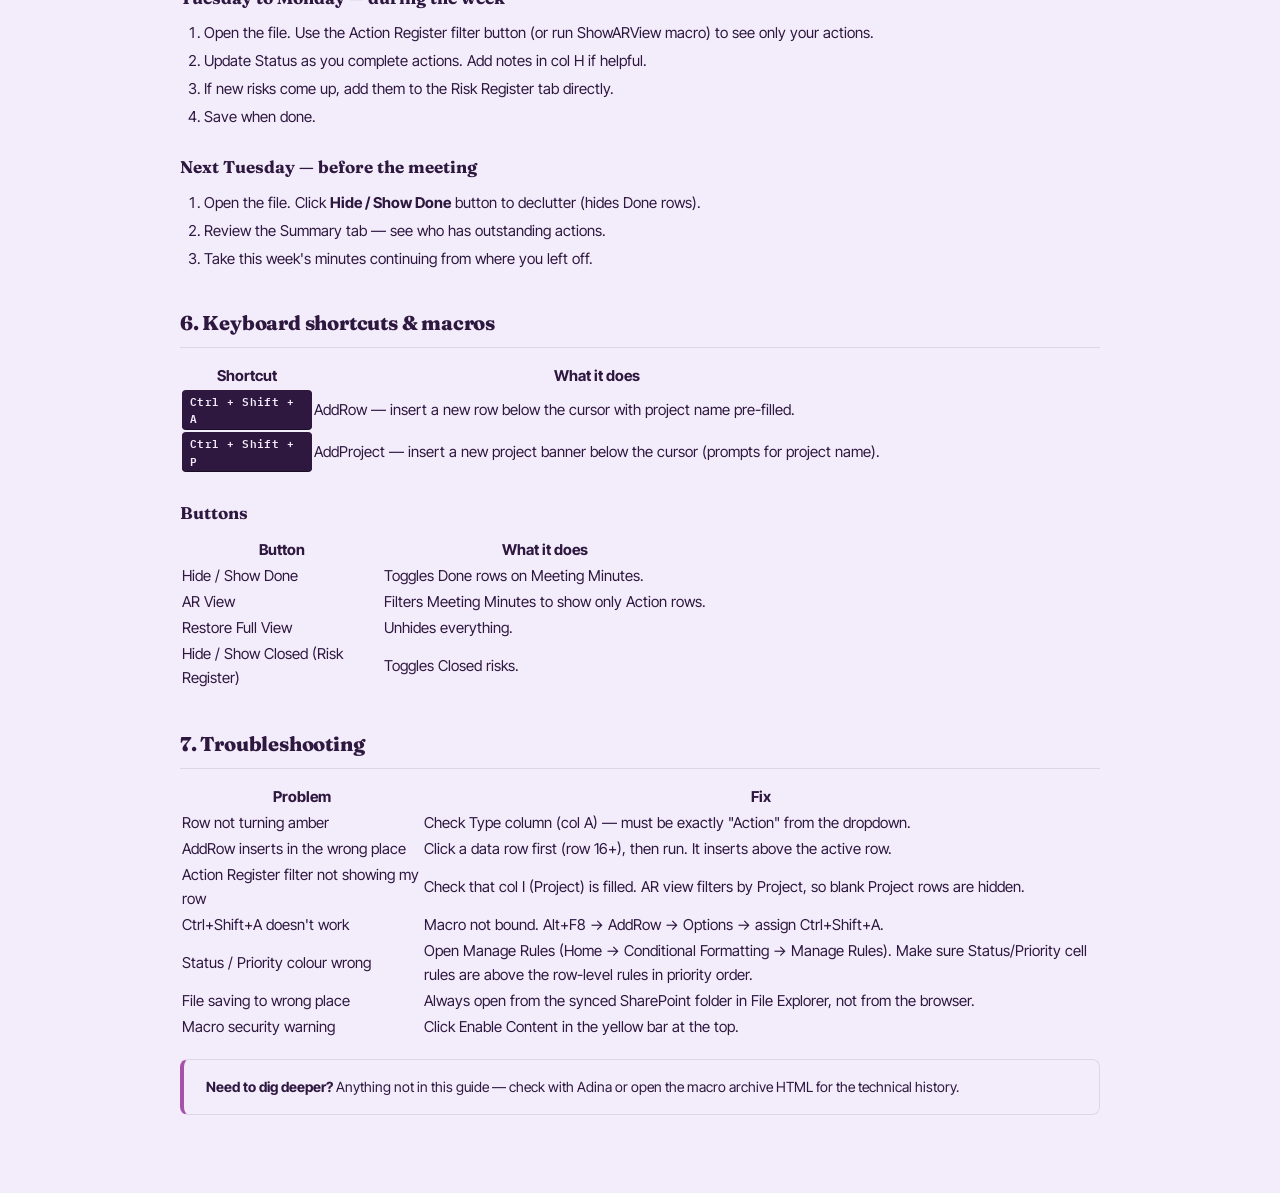
==== commit 332208a4: "docs: Lavender restyle + downloadable PDFs + v1.0 prep Three things shipped together so the docs sit" ====
--- a/docs/How-To-Use.html
+++ b/docs/How-To-Use.html
@@ -3,157 +3,7 @@
 <head>
 <meta charset="UTF-8">
 <title>Engineering Team Meeting Minutes — How To Use</title>
-<style>
-:root {
-  --bg: #FAFAF7;
-  --panel: #FFFFFF;
-  --ink: #1A1A2E;
-  --muted: #5F5E5A;
-  --border: #E5E5E0;
-  --accent: #1F3864;
-  --accent-soft: #DDEBF7;
-  --code-bg: #F4F4F0;
-  --warn: #C00000;
-}
-* { box-sizing: border-box; }
-body {
-  font-family: -apple-system, BlinkMacSystemFont, "Segoe UI", Helvetica, Arial, sans-serif;
-  background: var(--bg);
-  color: var(--ink);
-  margin: 0;
-  padding: 24px;
-  line-height: 1.6;
-  font-size: 14px;
-}
-.wrap { max-width: 920px; margin: 0 auto; }
-header {
-  background: var(--accent);
-  color: white;
-  padding: 22px 28px;
-  border-radius: 8px;
-  margin-bottom: 24px;
-}
-header h1 { margin: 0 0 4px; font-size: 22px; font-weight: 500; letter-spacing: 0.2px; }
-header p { margin: 0; opacity: 0.85; font-size: 13.5px; }
-.toc {
-  background: var(--panel);
-  border: 0.5px solid var(--border);
-  border-radius: 8px;
-  padding: 18px 24px;
-  margin-bottom: 28px;
-}
-.toc h2 { margin: 0 0 10px; font-size: 13px; font-weight: 500; color: var(--muted); text-transform: uppercase; letter-spacing: 0.6px; }
-.toc ol { margin: 0; padding-left: 20px; }
-.toc li { margin: 4px 0; font-size: 13.5px; }
-.toc a { color: var(--accent); text-decoration: none; }
-.toc a:hover { text-decoration: underline; }
-section {
-  background: var(--panel);
-  border: 0.5px solid var(--border);
-  border-radius: 8px;
-  padding: 22px 28px;
-  margin-bottom: 18px;
-}
-section h2 {
-  font-size: 16px;
-  font-weight: 500;
-  color: var(--accent);
-  margin: 0 0 14px;
-  padding-bottom: 8px;
-  border-bottom: 0.5px solid var(--border);
-}
-section h3 {
-  font-size: 14px;
-  font-weight: 500;
-  color: var(--ink);
-  margin: 18px 0 8px;
-}
-section p { margin: 0 0 10px; }
-section ul, section ol { margin: 0 0 12px; padding-left: 20px; }
-section li { margin: 4px 0; }
-.kbd {
-  display: inline-block;
-  background: #1F3864;
-  color: white;
-  font-family: ui-monospace, SFMono-Regular, Menlo, Monaco, monospace;
-  font-size: 11.5px;
-  padding: 2px 8px;
-  border-radius: 4px;
-  font-weight: 500;
-  letter-spacing: 0.3px;
-}
-.tag {
-  display: inline-block;
-  font-size: 10.5px;
-  padding: 2px 8px;
-  border-radius: 8px;
-  margin-right: 4px;
-  font-weight: 500;
-}
-.tag.team { background: #444441; color: white; }
-.tag.active { background: #1F3864; color: white; }
-.tag.dlp { background: #0F6E56; color: white; }
-.tag.future { background: #185FA5; color: white; }
-.tag.strategic { background: #534AB7; color: white; }
-.tag.general { background: #5F5E5A; color: white; }
-.tag.closed { background: #5F5E5A; color: white; }
-.tag.action { background: #FFF3CD; color: #806000; font-weight: 600; }
-.tag.risk { background: #FFE4D5; color: #843C0C; font-weight: 600; }
-table {
-  width: 100%;
-  border-collapse: collapse;
-  margin: 8px 0 14px;
-  font-size: 13px;
-}
-table th {
-  background: var(--accent-soft);
-  color: var(--accent);
-  text-align: left;
-  font-weight: 500;
-  padding: 8px 10px;
-  border-bottom: 0.5px solid var(--border);
-}
-table td {
-  padding: 8px 10px;
-  border-bottom: 0.5px solid var(--border);
-  vertical-align: top;
-}
-table td:first-child { font-weight: 500; color: var(--accent); white-space: nowrap; }
-.note {
-  background: #FFF8DC;
-  border-left: 3px solid #806000;
-  padding: 10px 14px;
-  font-size: 13px;
-  color: #5F4500;
-  margin: 12px 0;
-  border-radius: 4px;
-}
-.warn {
-  background: #FCE4E4;
-  border-left: 3px solid #C00000;
-  padding: 10px 14px;
-  font-size: 13px;
-  color: #8B2E2E;
-  margin: 12px 0;
-  border-radius: 4px;
-}
-code {
-  background: var(--code-bg);
-  padding: 1px 6px;
-  border-radius: 3px;
-  font-family: ui-monospace, SFMono-Regular, Menlo, Monaco, monospace;
-  font-size: 12.5px;
-}
-.colorbox {
-  display: inline-block;
-  width: 14px;
-  height: 14px;
-  border-radius: 3px;
-  vertical-align: middle;
-  margin-right: 6px;
-  border: 0.5px solid rgba(0,0,0,0.15);
-}
-</style>
+<link rel="stylesheet" href="_lavender.css">
 </head>
 <body>
 <div class="wrap">
@@ -162,6 +12,14 @@
   <h1>Engineering Team Meeting Minutes — How To Use</h1>
   <p>Engineering Team · v1.0 · May 2026</p>
 </header>
+
+<div class="download-bar">
+  <strong>Engineering Team Minutes System →</strong>
+  <a href="index.html">Index</a>
+  <a href="What-AI-Wont-Tell-You.html" class="print">Field guide</a>
+  <a href="https://github.com/adinalieblich/engineering-team-minutes-system" class="print">Repo</a>
+</div>
+
 
 <div class="toc">
   <h2>Contents</h2>
--- a/docs/_lavender.css
+++ b/docs/_lavender.css
@@ -0,0 +1,546 @@
+/* ====================================================================
+ * _lavender.css — shared brand for the docs/ pages
+ *
+ * Single source of truth for the Lavender look across:
+ *   docs/index.html · How-To-Use.html · Living-State.html · Macro-Archive.html
+ *
+ * What AI Won't Tell You has its own embedded copy (forked design, more
+ * editorial). Keep this in lock-step with that file's :root block.
+ * ==================================================================== */
+
+@import url('https://fonts.googleapis.com/css2?family=Fraunces:ital,opsz,wght@0,9..144,300;0,9..144,400;0,9..144,500;0,9..144,600;0,9..144,700;0,9..144,800;0,9..144,900;1,9..144,300;1,9..144,400&family=Inter+Tight:wght@300;400;500;600;700;800;900&family=IBM+Plex+Mono:wght@400;500;600;700&display=swap');
+
+:root {
+  --ink:     #2E1840;
+  --ink-2:   #1a0d24;
+  --paper:   #F3ECFA;
+  --cream:   #FFF8F0;
+  --bone:    #F2E9D8;
+  --purple:  #A752AA;
+  --purple-d:#7d3c80;
+  --orange:  #FF692A;
+  --orange-d:#d44f0f;
+  --lilac:   #EAB7FE;
+  --lilac-d: #c98bef;
+  --blush:   #F8D4EB;
+  --blush-d: #e89bc2;
+  --periw:   #B8C5FF;
+  --periw-d: #8a9aff;
+  --teal:    #5E7E80;
+  --teal-d:  #3d5859;
+  --red:     #B01212;
+  --green:   #5F8F37;
+  --line:    rgba(46, 24, 64, 0.10);
+  --line-2:  rgba(46, 24, 64, 0.05);
+
+  --font-display: 'Fraunces', Georgia, serif;
+  --font-body:    'Inter Tight', system-ui, sans-serif;
+  --font-mono:    'IBM Plex Mono', ui-monospace, monospace;
+}
+
+* { box-sizing: border-box; margin: 0; padding: 0; }
+html { scroll-behavior: smooth; }
+body {
+  font-family: var(--font-body);
+  color: var(--ink);
+  background: var(--paper);
+  line-height: 1.6;
+  font-size: 15px;
+  padding: 32px 20px 60px;
+  -webkit-font-smoothing: antialiased;
+}
+::selection { background: var(--ink); color: var(--paper); }
+a { color: var(--purple); text-decoration: underline; text-underline-offset: 2px; }
+a:hover { color: var(--orange); }
+img { max-width: 100%; display: block; }
+
+/* ====================================================================
+ * PAGE CONTAINER
+ * ==================================================================== */
+.wrap, .body {
+  max-width: 920px;
+  margin: 0 auto;
+}
+
+/* ====================================================================
+ * HEADER — the dark-bar at the top of each doc
+ * ==================================================================== */
+header {
+  background: var(--ink);
+  color: var(--paper);
+  padding: 36px 36px 28px;
+  border-radius: 12px;
+  margin-bottom: 28px;
+  border-top: 4px solid var(--orange);
+  position: relative;
+  overflow: hidden;
+}
+header::after {
+  /* faint blush wash bottom-right for warmth */
+  content: '';
+  position: absolute;
+  right: -80px;
+  bottom: -80px;
+  width: 240px; height: 240px;
+  border-radius: 50%;
+  background: radial-gradient(circle, rgba(248, 212, 235, 0.18), transparent 70%);
+  pointer-events: none;
+}
+header h1 {
+  font-family: var(--font-display);
+  font-weight: 900;
+  font-size: clamp(28px, 4vw, 40px);
+  line-height: 1.05;
+  letter-spacing: -0.02em;
+  margin: 0 0 8px;
+}
+header h1 em {
+  font-style: italic;
+  font-weight: 400;
+  color: var(--lilac);
+}
+header .sub {
+  font-family: var(--font-body);
+  font-size: 14px;
+  font-weight: 400;
+  opacity: 0.85;
+  margin: 0 0 14px;
+  line-height: 1.5;
+}
+header .meta, header .timestamp {
+  margin-top: 14px;
+  padding-top: 14px;
+  border-top: 1px solid rgba(255, 255, 255, 0.15);
+  font-family: var(--font-mono);
+  font-size: 11px;
+  font-weight: 500;
+  letter-spacing: 0.04em;
+  text-transform: uppercase;
+  opacity: 0.75;
+}
+
+/* ====================================================================
+ * INTRO — the first content block under header
+ * ==================================================================== */
+.intro {
+  background: white;
+  border: 1px solid var(--line);
+  border-radius: 12px;
+  padding: 24px 28px;
+  margin-bottom: 24px;
+}
+.intro p { margin: 0 0 12px; }
+.intro p:last-child { margin: 0; }
+.intro a { color: var(--purple); font-weight: 600; }
+
+/* ====================================================================
+ * SECTION TITLE — the "Start here" / "Architecture" labels
+ * ==================================================================== */
+.section-title, h2 {
+  font-family: var(--font-display);
+  font-weight: 800;
+  font-size: 20px;
+  letter-spacing: -0.01em;
+  color: var(--ink);
+  margin: 36px 0 14px;
+  padding-bottom: 8px;
+  border-bottom: 1px solid var(--line);
+}
+.section-title em, h2 em {
+  font-style: italic;
+  font-weight: 400;
+  color: var(--purple);
+}
+
+/* The original `.section-title` is uppercase mono — preserve that intent
+ * but in Lavender flavour: small caps mono in --teal for the labels in
+ * index.html ("Start here", "Architecture & state", "Reference"). */
+.section-title {
+  font-family: var(--font-mono);
+  font-size: 11px;
+  font-weight: 600;
+  letter-spacing: 0.2em;
+  text-transform: uppercase;
+  color: var(--teal-d);
+  border-bottom: 1px solid var(--line-2);
+  margin: 32px 0 12px;
+}
+
+h3 {
+  font-family: var(--font-display);
+  font-weight: 700;
+  font-size: 17px;
+  margin: 24px 0 10px;
+  color: var(--ink);
+}
+h4 {
+  font-family: var(--font-body);
+  font-weight: 700;
+  font-size: 14px;
+  margin: 16px 0 8px;
+  color: var(--purple-d);
+  letter-spacing: 0.01em;
+}
+
+p, ul, ol { margin: 0 0 14px; }
+ul, ol { padding-left: 24px; }
+li { margin-bottom: 4px; }
+
+strong, b { font-weight: 700; color: var(--ink); }
+em, i { font-style: italic; }
+
+hr {
+  border: 0;
+  border-top: 1px solid var(--line);
+  margin: 28px 0;
+}
+
+/* ====================================================================
+ * CARDS — index.html doc grid
+ * ==================================================================== */
+.cards {
+  display: grid;
+  grid-template-columns: repeat(auto-fit, minmax(260px, 1fr));
+  gap: 14px;
+  margin-bottom: 28px;
+}
+.card {
+  background: white;
+  border: 1px solid var(--line);
+  border-radius: 12px;
+  padding: 20px 22px;
+  text-decoration: none;
+  color: var(--ink);
+  display: flex;
+  flex-direction: column;
+  transition: border-color 0.15s ease, box-shadow 0.15s ease, transform 0.15s ease;
+}
+.card:hover {
+  border-color: var(--purple);
+  box-shadow: 0 4px 16px rgba(167, 82, 170, 0.12);
+  transform: translateY(-1px);
+}
+.card.featured {
+  border: 2px solid var(--purple);
+  background: linear-gradient(135deg, white 0%, var(--paper) 100%);
+}
+.card h2 {
+  font-family: var(--font-display);
+  font-weight: 800;
+  font-size: 18px;
+  letter-spacing: -0.01em;
+  color: var(--ink);
+  margin: 0 0 8px;
+  padding: 0;
+  border: 0;
+}
+.card p {
+  font-size: 13.5px;
+  color: var(--ink);
+  opacity: 0.75;
+  line-height: 1.55;
+  margin: 0;
+}
+
+/* ====================================================================
+ * TAG — small inline label (used for card category + macro states)
+ * ==================================================================== */
+.tag {
+  display: inline-block;
+  font-family: var(--font-mono);
+  font-size: 10px;
+  font-weight: 700;
+  letter-spacing: 0.12em;
+  text-transform: uppercase;
+  color: var(--purple-d);
+  background: var(--lilac);
+  padding: 3px 9px;
+  border-radius: 999px;
+  margin-bottom: 12px;
+  align-self: flex-start;
+}
+.card.featured .tag {
+  background: var(--purple);
+  color: white;
+}
+.tag.action { background: var(--periw); color: var(--ink); }
+.tag.risk   { background: var(--blush); color: var(--ink); }
+.tag.done   { background: var(--green); color: white; }
+.tag.warn   { background: var(--orange); color: white; }
+
+/* ====================================================================
+ * TOC — table of contents at top of long docs
+ * ==================================================================== */
+.toc {
+  background: var(--cream);
+  border: 1px solid var(--line);
+  border-left: 4px solid var(--teal);
+  border-radius: 10px;
+  padding: 18px 24px;
+  margin: 20px 0 28px;
+  font-size: 14px;
+}
+.toc h2, .toc h3, .toc strong {
+  font-family: var(--font-mono);
+  font-size: 11px;
+  font-weight: 700;
+  letter-spacing: 0.2em;
+  text-transform: uppercase;
+  color: var(--teal-d);
+  margin: 0 0 10px;
+  padding: 0;
+  border: 0;
+  display: block;
+}
+.toc ul, .toc ol {
+  list-style: none;
+  padding: 0;
+  margin: 0;
+}
+.toc li {
+  margin: 6px 0;
+  padding-left: 14px;
+  position: relative;
+}
+.toc li::before {
+  content: '→';
+  position: absolute;
+  left: 0;
+  color: var(--purple);
+  font-weight: 600;
+}
+.toc a {
+  color: var(--ink);
+  text-decoration: none;
+  font-weight: 500;
+}
+.toc a:hover {
+  color: var(--purple);
+  text-decoration: underline;
+}
+
+/* ====================================================================
+ * CALLOUTS — .note, .warn, .box
+ * ==================================================================== */
+.note {
+  background: var(--paper);
+  border: 1px solid var(--line);
+  border-left: 4px solid var(--purple);
+  border-radius: 8px;
+  padding: 16px 22px;
+  margin: 18px 0;
+  font-size: 14px;
+  line-height: 1.55;
+}
+.warn {
+  background: rgba(255, 105, 42, 0.06);
+  border: 1px solid rgba(255, 105, 42, 0.25);
+  border-left: 4px solid var(--orange);
+  border-radius: 8px;
+  padding: 16px 22px;
+  margin: 18px 0;
+  font-size: 14px;
+}
+.box {
+  background: white;
+  border: 1px solid var(--line);
+  border-radius: 10px;
+  padding: 18px 22px;
+  margin: 18px 0;
+}
+
+/* ====================================================================
+ * CODE + KBD
+ * ==================================================================== */
+code, .kbd {
+  font-family: var(--font-mono);
+  font-size: 0.9em;
+}
+:not(pre) > code {
+  background: rgba(167, 82, 170, 0.08);
+  color: var(--purple-d);
+  padding: 1px 6px;
+  border-radius: 4px;
+}
+.kbd {
+  display: inline-block;
+  background: var(--ink);
+  color: var(--paper);
+  padding: 2px 8px;
+  border-radius: 4px;
+  font-size: 11px;
+  font-weight: 600;
+  letter-spacing: 0.04em;
+  box-shadow: 0 1px 0 var(--ink-2);
+}
+pre {
+  background: var(--ink);
+  color: var(--paper);
+  border-radius: 10px;
+  padding: 18px 22px;
+  overflow-x: auto;
+  font-family: var(--font-mono);
+  font-size: 12.5px;
+  line-height: 1.5;
+  margin: 16px 0;
+}
+pre code {
+  background: transparent;
+  color: inherit;
+  padding: 0;
+  font-size: inherit;
+}
+
+/* ====================================================================
+ * COLORBOX — palette swatches in How-To-Use
+ * ==================================================================== */
+.colorbox {
+  display: inline-block;
+  width: 14px;
+  height: 14px;
+  border-radius: 4px;
+  vertical-align: -2px;
+  margin-right: 6px;
+  border: 1px solid var(--line);
+}
+
+/* ====================================================================
+ * TASK ROWS — Living-State pending/done list
+ * ==================================================================== */
+.task {
+  background: white;
+  border: 1px solid var(--line);
+  border-radius: 8px;
+  padding: 12px 16px;
+  margin: 8px 0;
+  display: flex;
+  gap: 10px;
+  align-items: flex-start;
+  font-size: 14px;
+}
+.task::before {
+  content: '○';
+  color: var(--purple);
+  font-weight: 600;
+  flex-shrink: 0;
+}
+.task.done {
+  background: var(--cream);
+  opacity: 0.75;
+}
+.task.done::before {
+  content: '✓';
+  color: var(--green);
+}
+
+/* ====================================================================
+ * MACRO ARCHIVE — individual macro entries
+ * ==================================================================== */
+.macro {
+  background: white;
+  border: 1px solid var(--line);
+  border-radius: 10px;
+  padding: 20px 24px;
+  margin: 18px 0;
+}
+.macro h3 {
+  font-family: var(--font-mono);
+  font-size: 14px;
+  font-weight: 700;
+  color: var(--purple-d);
+  margin: 0 0 8px;
+}
+.macro .desc {
+  font-size: 14px;
+  color: var(--ink);
+  opacity: 0.8;
+  margin-bottom: 10px;
+}
+.section {
+  margin: 32px 0 16px;
+  padding-bottom: 8px;
+  border-bottom: 2px solid var(--line);
+}
+.section h2 {
+  margin: 0;
+  padding: 0;
+  border: 0;
+}
+
+/* ====================================================================
+ * FOOTER + DOWNLOAD BAR
+ * ==================================================================== */
+.footer {
+  margin-top: 36px;
+  padding: 18px 22px;
+  font-family: var(--font-mono);
+  font-size: 11px;
+  letter-spacing: 0.1em;
+  text-transform: uppercase;
+  color: var(--teal-d);
+  border-top: 1px solid var(--line);
+  text-align: center;
+}
+.footer a {
+  color: var(--purple);
+  text-decoration: none;
+  font-weight: 600;
+  margin: 0 6px;
+}
+.footer a:hover { text-decoration: underline; }
+
+.download-bar {
+  background: white;
+  border: 1px solid var(--line);
+  border-radius: 12px;
+  padding: 14px 20px;
+  margin: 0 0 24px;
+  display: flex;
+  gap: 12px;
+  align-items: center;
+  flex-wrap: wrap;
+}
+.download-bar strong {
+  font-family: var(--font-display);
+  font-weight: 800;
+  font-size: 15px;
+  color: var(--ink);
+  margin-right: 4px;
+}
+.download-bar a {
+  background: var(--ink);
+  color: var(--paper);
+  font-family: var(--font-mono);
+  font-size: 12px;
+  font-weight: 600;
+  letter-spacing: 0.05em;
+  padding: 8px 14px;
+  border-radius: 6px;
+  text-decoration: none;
+}
+.download-bar a:hover {
+  background: var(--purple);
+}
+.download-bar a.print {
+  background: white;
+  color: var(--ink);
+  border: 1px solid var(--ink);
+}
+.download-bar a.print:hover {
+  background: var(--ink);
+  color: var(--paper);
+}
+
+/* ====================================================================
+ * PRINT — save-as-PDF friendly. Hide chrome, expand content.
+ * ==================================================================== */
+@media print {
+  body { background: white; padding: 0; }
+  header { background: white; color: var(--ink); border-radius: 0; border: 0; border-top: 4px solid var(--orange); padding: 24px 0; }
+  header h1 em, header .sub, header .meta, header .timestamp { color: var(--ink); opacity: 0.8; }
+  .toc, .download-bar { background: white; }
+  .card, .macro, .task, .note, .warn, .box, .intro { break-inside: avoid; }
+  a { color: var(--ink); }
+  pre { background: #f5f5f5; color: var(--ink); border: 1px solid var(--line); }
+  .download-bar, .footer .no-print { display: none; }
+}
